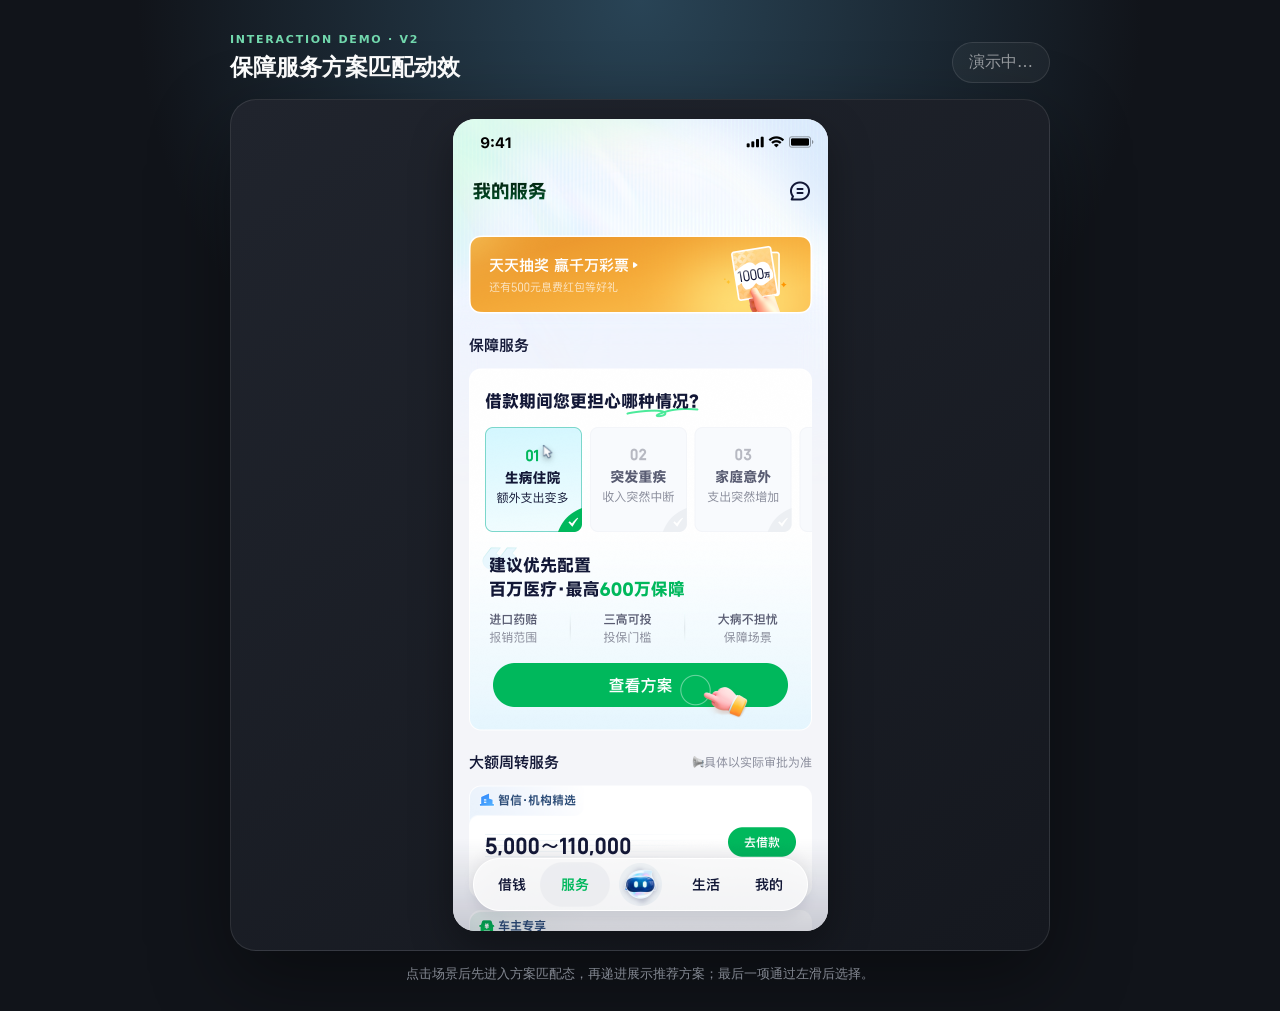
==== protection-service-v2.html @ 95165efd "Restore loading copy on GitHub Pages" ====
<!doctype html>
<html lang="en">
  <head>
    <meta charset="UTF-8" />
    <meta name="viewport" content="width=device-width, initial-scale=1.0" />
    <title>保障服务模块切换 · 交互 Demo</title>
    <script type="module" crossorigin src="assets/index-CcD-A_GI.js"></script>
    <link rel="stylesheet" crossorigin href="assets/index-T4YssHA2.css">
  </head>
  <body>
    <div id="root"></div>
  </body>
</html>
---- assets/index-T4YssHA2.css ----
:root{font-family:PingFang SC,system-ui,sans-serif;color:#fff;background:#101218}*{box-sizing:border-box}body{margin:0;min-width:320px;min-height:100vh;-webkit-font-smoothing:antialiased}button{font:inherit}.page-shell{min-height:100vh;display:grid;place-items:center;padding:28px;background:radial-gradient(circle at 50% 0%,#294456 0,transparent 42%),#11141a}.demo-wrap{width:min(820px,100%)}.demo-heading{display:flex;align-items:end;justify-content:space-between;margin-bottom:16px}.demo-heading span{color:#72d8ad;font-size:11px;font-weight:700;letter-spacing:.16em}.demo-heading h1{margin:5px 0 0;font-size:23px;font-weight:600}.demo-heading button{border:1px solid rgba(255,255,255,.2);border-radius:22px;color:#fff;background:#ffffff14;padding:9px 16px;cursor:pointer}.demo-heading button:disabled{opacity:.55;cursor:default}.demo-stage{position:relative;height:852px;display:grid;place-items:center;overflow:hidden;border:1px solid rgba(255,255,255,.1);border-radius:26px;background:linear-gradient(145deg,#20242d,#15181f);box-shadow:0 30px 80px #0006}.phone-page{position:relative;width:375px;height:812px;overflow:hidden;border-radius:22px;background:#f4f5f9;box-shadow:0 16px 42px #00000057;-webkit-user-select:none;user-select:none}.screen-state{position:absolute;top:0;right:0;bottom:0;left:0;width:375px;height:812px;display:block;pointer-events:none}.swipe-card-viewport{position:absolute;z-index:7;left:32px;top:308px;width:343px;height:105px;overflow:hidden;pointer-events:none;background:#fff}.swipe-card-track{position:absolute;left:0;top:0;width:412px;height:105px;background:#fff;transition:transform .74s cubic-bezier(.33,0,.2,1)}.swipe-card-track.is-shifted{transform:translate3d(-105px,0,0)}.swipe-card-piece{position:absolute;top:0;width:97px;height:105px;overflow:hidden}.swipe-card-piece img{position:absolute;top:0;width:327px;height:105px;max-width:none}.swipe-card-piece-1,.swipe-card-piece-1 img{left:0}.swipe-card-piece-2{left:105px}.swipe-card-piece-2 img{left:-105px}.swipe-card-piece-3{left:210px}.swipe-card-piece-3 img{left:-210px}.normal-card-piece{position:absolute;top:0;width:97px;height:105px;overflow:hidden}.normal-card-piece img{position:absolute;top:-308px;width:375px;height:812px;max-width:none}.normal-card-1{left:0}.normal-card-1 img{left:-32px}.normal-card-2{left:105px}.normal-card-2 img{left:-137px}.normal-card-3{left:210px}.normal-card-3 img{left:-242px}.card-four-off{position:absolute;left:314.5px;top:0;width:97.5px;height:105px;overflow:hidden}.card-four-bg{position:absolute;top:0;right:0;bottom:0;left:0;width:97px;height:105px}.card-four-check{position:absolute;right:.25px;bottom:0;width:24px;height:24px}.card-four-copy{position:absolute;left:12.7px;top:19.5px;width:72px;height:56px;display:flex;flex-direction:column;align-items:center;gap:6px;color:#888b9a;white-space:nowrap}.card-four-copy b{color:#b7b9c2;font-family:system-ui,sans-serif;font-size:14px;line-height:16px}.card-four-copy strong{color:#595c72;font-size:14px;line-height:16px}.card-four-copy span{font-size:12px;line-height:12px}.card-actions{position:absolute;z-index:8;left:0;top:299px;width:375px;height:112px;overflow:hidden}.card-action{position:absolute;top:0;width:97px;height:105px;padding:0;border:0;border-radius:8px;background:transparent;cursor:pointer}.card-action:focus-visible{outline:2px solid #00b85c;outline-offset:-2px}.matching-overlays{position:absolute;z-index:5;top:0;right:0;bottom:0;left:0;pointer-events:none}.result-title-cover{position:absolute;z-index:1;left:24px;top:420px;width:328px;height:72px;background:linear-gradient(180deg,#fff,#fbfeff)}.loading-slice{position:absolute;z-index:2;left:24px;width:328px;overflow:hidden}.loading-slice img{position:absolute;left:-24px;width:375px;height:812px;max-width:none}.loading-title{top:420px;height:72px}.loading-benefits{top:492px;height:48px}.loading-button{top:540px;height:53px}.loading-title img{top:-417px}.loading-benefits img{top:-492px}.loading-button img{top:-540px}.skeleton-shimmer{position:absolute;z-index:2;overflow:hidden;border-radius:2px}.skeleton-shimmer:after{content:"";position:absolute;top:0;right:0;bottom:0;left:0;background:linear-gradient(105deg,transparent 18%,rgba(255,255,255,.9) 50%,transparent 82%);background-size:220% 100%;animation:shimmer 1.15s ease-in-out infinite}.skeleton-line{left:40px;top:463px;width:198px;height:24px}.skeleton-card{top:492px;width:93px;height:40px}.skeleton-card-1{left:40px}.skeleton-card-2{left:145px}.skeleton-card-3{left:250px}.matching-spinner{position:absolute;z-index:3;left:36px;top:437px;width:18px;height:18px;border:3px solid rgba(0,184,92,.18);border-top-color:#00b85c;border-right-color:#00b85c;border-radius:50%;background:#fff;background-clip:border-box;box-shadow:0 0 0 3px #fff;animation:spinner .7s linear infinite}.is-revealing .loading-title{animation:hide-loading-title .12s ease both}.is-revealing .result-title-cover{animation:release-result-title .28s ease .14s both}.is-revealing .loading-benefits{animation:uncover .32s cubic-bezier(.2,.78,.18,1) .12s both}.is-revealing .loading-button{animation:uncover-static .28s ease .24s both}.is-revealing .matching-spinner{animation:spinner .7s linear infinite,hide-loading-title .12s ease both}.is-revealing .skeleton-shimmer{animation:uncover .28s ease .12s both}@keyframes spinner{to{transform:rotate(360deg)}}@keyframes shimmer{0%{background-position:180% 0}to{background-position:-120% 0}}@keyframes uncover{0%{opacity:1;transform:translateY(0)}to{opacity:0;transform:translateY(6px)}}@keyframes uncover-static{0%{opacity:1}to{opacity:0}}@keyframes hide-loading-title{0%{opacity:1}to{opacity:0}}@keyframes release-result-title{0%{opacity:1}to{opacity:0}}.guide-cursor{position:absolute;z-index:20;left:calc(50% - 187.5px);top:20px;width:28px;height:28px;pointer-events:none;transform-origin:1px 1px;transition:transform .52s cubic-bezier(.2,.75,.2,1);filter:drop-shadow(0 3px 4px rgba(0,0,0,.3))}.guide-cursor.is-swiping{transition-duration:.74s;transition-timing-function:cubic-bezier(.33,0,.2,1)}.guide-cursor img{width:100%;height:100%;object-fit:contain}.guide-cursor i{position:absolute;left:1px;top:1px;width:8px;height:8px;border:2px solid #00bd66;border-radius:50%;opacity:0}.guide-cursor.is-down i{animation:tap .45s ease-out}@keyframes tap{0%{opacity:1;transform:scale(.4)}to{opacity:0;transform:scale(3.5)}}.hint{margin:14px 0 0;color:#aab0bd;font-size:13px;text-align:center}@media(max-width:620px){.page-shell{padding:14px}.demo-stage{height:min(852px,calc(100vh - 112px))}.phone-page{transform:scale(.88)}.demo-heading h1{font-size:19px}.hint{font-size:12px}}@media(prefers-reduced-motion:reduce){*,*:before,*:after{animation-duration:.01ms!important;transition-duration:.01ms!important}}
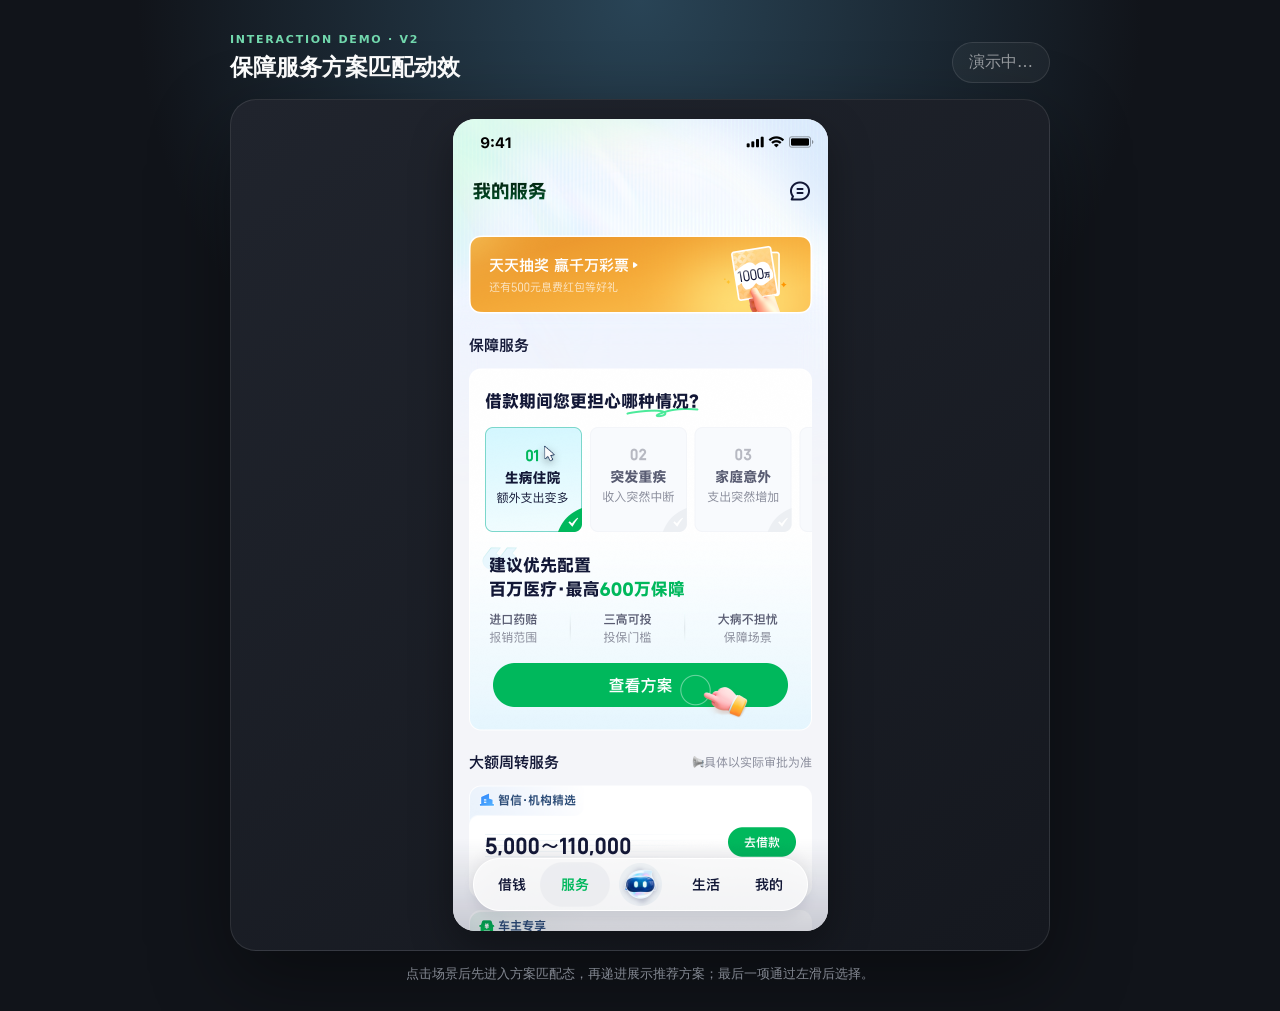
==== commit 917a0dca: "Preload state images without blocking UI" ====
--- a/protection-service-v2.html
+++ b/protection-service-v2.html
@@ -3,6 +3,11 @@
   <head>
     <meta charset="UTF-8" />
     <meta name="viewport" content="width=device-width, initial-scale=1.0" />
+    <link rel="preload" as="image" href="assets/v2-state1.png" />
+    <link rel="preload" as="image" href="assets/v2-state2.png" />
+    <link rel="preload" as="image" href="assets/v2-state3.png" />
+    <link rel="preload" as="image" href="assets/v2-state4.png" />
+    <link rel="preload" as="image" href="assets/v2-loading.png" />
     <title>保障服务模块切换 · 交互 Demo</title>
     <script type="module" crossorigin src="assets/index-CcD-A_GI.js"></script>
     <link rel="stylesheet" crossorigin href="assets/index-T4YssHA2.css">
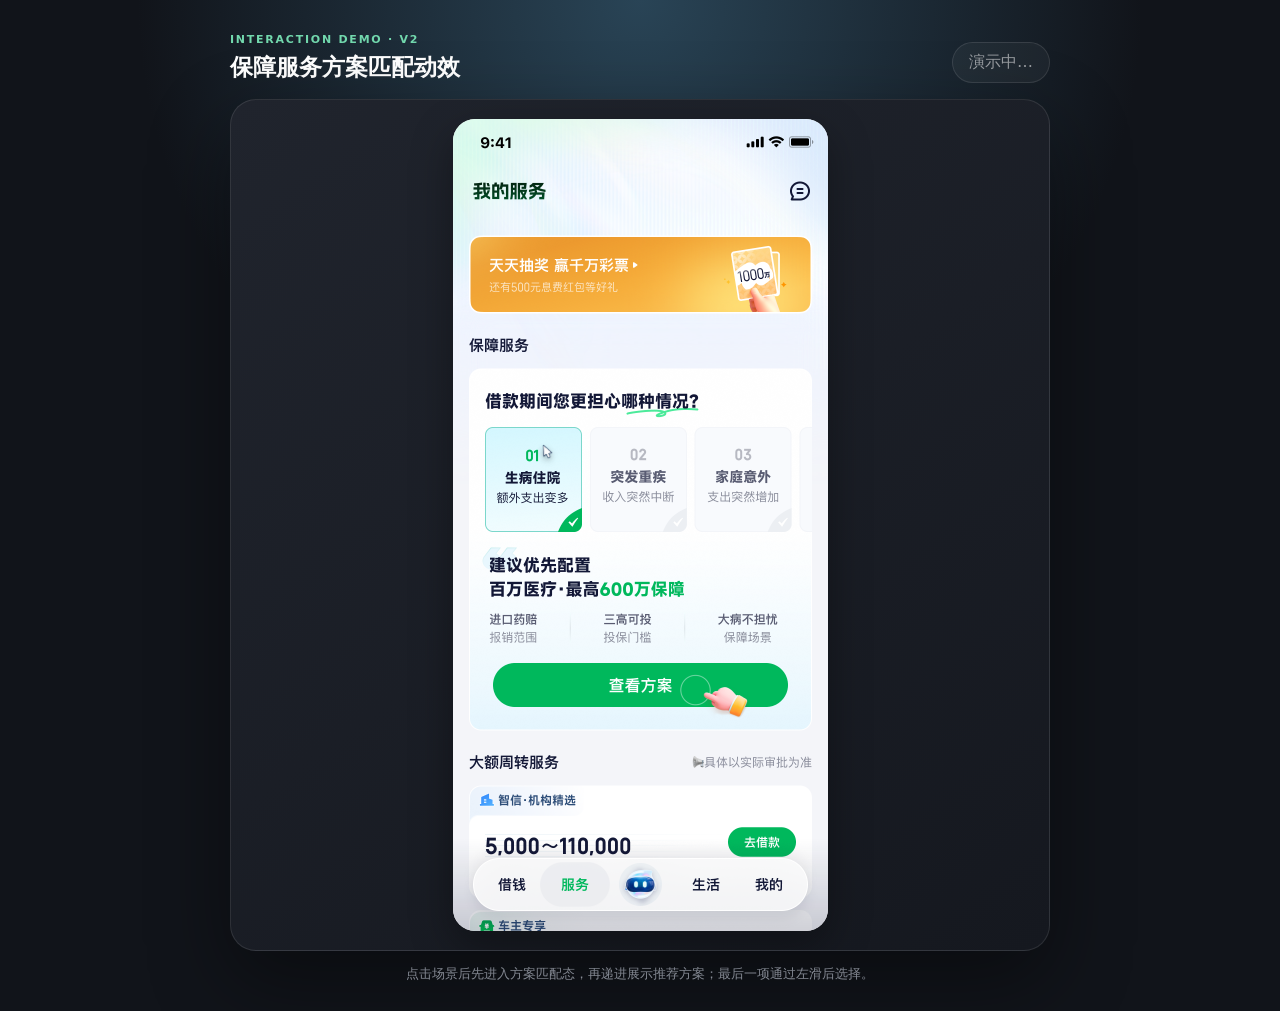
==== commit 5effd18c: "Keep all service states mounted before interaction" ====
--- a/protection-service-v2.html
+++ b/protection-service-v2.html
@@ -9,8 +9,8 @@
     <link rel="preload" as="image" href="assets/v2-state4.png" />
     <link rel="preload" as="image" href="assets/v2-loading.png" />
     <title>保障服务模块切换 · 交互 Demo</title>
-    <script type="module" crossorigin src="assets/index-CcD-A_GI.js"></script>
-    <link rel="stylesheet" crossorigin href="assets/index-T4YssHA2.css">
+    <script type="module" crossorigin src="assets/index-CG6Rq0wz.js"></script>
+    <link rel="stylesheet" crossorigin href="assets/index-B9b8RpBM.css">
   </head>
   <body>
     <div id="root"></div>
--- a/assets/index-B9b8RpBM.css
+++ b/assets/index-B9b8RpBM.css
@@ -0,0 +1 @@
+:root{font-family:PingFang SC,system-ui,sans-serif;color:#fff;background:#101218}*{box-sizing:border-box}body{margin:0;min-width:320px;min-height:100vh;-webkit-font-smoothing:antialiased}button{font:inherit}.page-shell{min-height:100vh;display:grid;place-items:center;padding:28px;background:radial-gradient(circle at 50% 0%,#294456 0,transparent 42%),#11141a}.demo-wrap{width:min(820px,100%)}.demo-heading{display:flex;align-items:end;justify-content:space-between;margin-bottom:16px}.demo-heading span{color:#72d8ad;font-size:11px;font-weight:700;letter-spacing:.16em}.demo-heading h1{margin:5px 0 0;font-size:23px;font-weight:600}.demo-heading button{border:1px solid rgba(255,255,255,.2);border-radius:22px;color:#fff;background:#ffffff14;padding:9px 16px;cursor:pointer}.demo-heading button:disabled{opacity:.55;cursor:default}.demo-stage{position:relative;height:852px;display:grid;place-items:center;overflow:hidden;border:1px solid rgba(255,255,255,.1);border-radius:26px;background:linear-gradient(145deg,#20242d,#15181f);box-shadow:0 30px 80px #0006}.phone-page{position:relative;width:375px;height:812px;overflow:hidden;border-radius:22px;background:#f4f5f9;box-shadow:0 16px 42px #00000057;-webkit-user-select:none;user-select:none}.screen-state{position:absolute;top:0;right:0;bottom:0;left:0;width:375px;height:812px;display:block;opacity:0;pointer-events:none}.screen-state.is-active{opacity:1}.swipe-card-viewport{position:absolute;z-index:7;left:32px;top:308px;width:343px;height:105px;overflow:hidden;pointer-events:none;background:#fff}.swipe-card-track{position:absolute;left:0;top:0;width:412px;height:105px;background:#fff;transition:transform .74s cubic-bezier(.33,0,.2,1)}.swipe-card-track.is-shifted{transform:translate3d(-105px,0,0)}.swipe-card-piece{position:absolute;top:0;width:97px;height:105px;overflow:hidden}.swipe-card-piece img{position:absolute;top:0;width:327px;height:105px;max-width:none}.swipe-card-piece-1,.swipe-card-piece-1 img{left:0}.swipe-card-piece-2{left:105px}.swipe-card-piece-2 img{left:-105px}.swipe-card-piece-3{left:210px}.swipe-card-piece-3 img{left:-210px}.normal-card-piece{position:absolute;top:0;width:97px;height:105px;overflow:hidden}.normal-card-piece img{position:absolute;top:-308px;width:375px;height:812px;max-width:none}.normal-card-1{left:0}.normal-card-1 img{left:-32px}.normal-card-2{left:105px}.normal-card-2 img{left:-137px}.normal-card-3{left:210px}.normal-card-3 img{left:-242px}.card-four-off{position:absolute;left:314.5px;top:0;width:97.5px;height:105px;overflow:hidden}.card-four-bg{position:absolute;top:0;right:0;bottom:0;left:0;width:97px;height:105px}.card-four-check{position:absolute;right:.25px;bottom:0;width:24px;height:24px}.card-four-copy{position:absolute;left:12.7px;top:19.5px;width:72px;height:56px;display:flex;flex-direction:column;align-items:center;gap:6px;color:#888b9a;white-space:nowrap}.card-four-copy b{color:#b7b9c2;font-family:system-ui,sans-serif;font-size:14px;line-height:16px}.card-four-copy strong{color:#595c72;font-size:14px;line-height:16px}.card-four-copy span{font-size:12px;line-height:12px}.card-actions{position:absolute;z-index:8;left:0;top:299px;width:375px;height:112px;overflow:hidden}.card-actions.is-disabled{pointer-events:none}.card-action{position:absolute;top:0;width:97px;height:105px;padding:0;border:0;border-radius:8px;background:transparent;cursor:pointer}.card-action:focus-visible{outline:2px solid #00b85c;outline-offset:-2px}.matching-overlays{position:absolute;z-index:5;top:0;right:0;bottom:0;left:0;pointer-events:none}.result-title-cover{position:absolute;z-index:1;left:24px;top:420px;width:328px;height:72px;background:linear-gradient(180deg,#fff,#fbfeff)}.loading-slice{position:absolute;z-index:2;left:24px;width:328px;overflow:hidden}.loading-slice img{position:absolute;left:-24px;width:375px;height:812px;max-width:none}.loading-title{top:420px;height:72px}.loading-benefits{top:492px;height:48px}.loading-button{top:540px;height:53px}.loading-title img{top:-417px}.loading-benefits img{top:-492px}.loading-button img{top:-540px}.skeleton-shimmer{position:absolute;z-index:2;overflow:hidden;border-radius:2px}.skeleton-shimmer:after{content:"";position:absolute;top:0;right:0;bottom:0;left:0;background:linear-gradient(105deg,transparent 18%,rgba(255,255,255,.9) 50%,transparent 82%);background-size:220% 100%;animation:shimmer 1.15s ease-in-out infinite}.skeleton-line{left:40px;top:463px;width:198px;height:24px}.skeleton-card{top:492px;width:93px;height:40px}.skeleton-card-1{left:40px}.skeleton-card-2{left:145px}.skeleton-card-3{left:250px}.matching-spinner{position:absolute;z-index:3;left:36px;top:437px;width:18px;height:18px;border:3px solid rgba(0,184,92,.18);border-top-color:#00b85c;border-right-color:#00b85c;border-radius:50%;background:#fff;background-clip:border-box;box-shadow:0 0 0 3px #fff;animation:spinner .7s linear infinite}.is-revealing .loading-title{animation:hide-loading-title .12s ease both}.is-revealing .result-title-cover{animation:release-result-title .28s ease .14s both}.is-revealing .loading-benefits{animation:uncover .32s cubic-bezier(.2,.78,.18,1) .12s both}.is-revealing .loading-button{animation:uncover-static .28s ease .24s both}.is-revealing .matching-spinner{animation:spinner .7s linear infinite,hide-loading-title .12s ease both}.is-revealing .skeleton-shimmer{animation:uncover .28s ease .12s both}@keyframes spinner{to{transform:rotate(360deg)}}@keyframes shimmer{0%{background-position:180% 0}to{background-position:-120% 0}}@keyframes uncover{0%{opacity:1;transform:translateY(0)}to{opacity:0;transform:translateY(6px)}}@keyframes uncover-static{0%{opacity:1}to{opacity:0}}@keyframes hide-loading-title{0%{opacity:1}to{opacity:0}}@keyframes release-result-title{0%{opacity:1}to{opacity:0}}.guide-cursor{position:absolute;z-index:20;left:calc(50% - 187.5px);top:20px;width:28px;height:28px;pointer-events:none;transform-origin:1px 1px;transition:transform .52s cubic-bezier(.2,.75,.2,1);filter:drop-shadow(0 3px 4px rgba(0,0,0,.3))}.guide-cursor.is-swiping{transition-duration:.74s;transition-timing-function:cubic-bezier(.33,0,.2,1)}.guide-cursor img{width:100%;height:100%;object-fit:contain}.guide-cursor i{position:absolute;left:1px;top:1px;width:8px;height:8px;border:2px solid #00bd66;border-radius:50%;opacity:0}.guide-cursor.is-down i{animation:tap .45s ease-out}@keyframes tap{0%{opacity:1;transform:scale(.4)}to{opacity:0;transform:scale(3.5)}}.hint{margin:14px 0 0;color:#aab0bd;font-size:13px;text-align:center}@media(max-width:620px){.page-shell{padding:14px}.demo-stage{height:min(852px,calc(100vh - 112px))}.phone-page{transform:scale(.88)}.demo-heading h1{font-size:19px}.hint{font-size:12px}}@media(prefers-reduced-motion:reduce){*,*:before,*:after{animation-duration:.01ms!important;transition-duration:.01ms!important}}
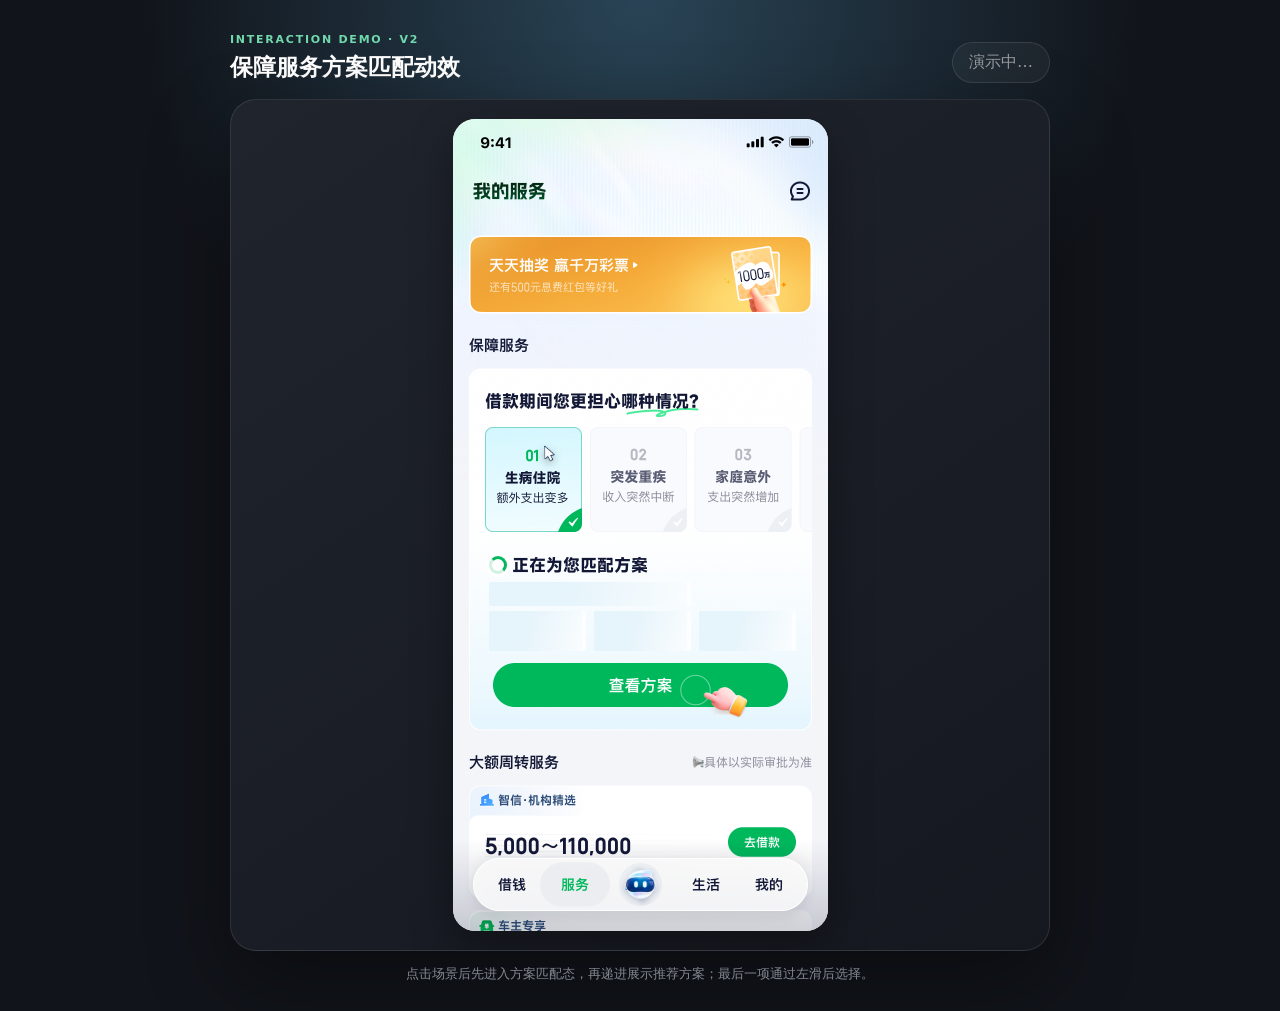
==== commit bf053463: "Bust GitHub Pages asset caches" ====
--- a/protection-service-v2.html
+++ b/protection-service-v2.html
@@ -9,8 +9,8 @@
     <link rel="preload" as="image" href="assets/v2-state4.png" />
     <link rel="preload" as="image" href="assets/v2-loading.png" />
     <title>保障服务模块切换 · 交互 Demo</title>
-    <script type="module" crossorigin src="assets/index-CG6Rq0wz.js"></script>
-    <link rel="stylesheet" crossorigin href="assets/index-B9b8RpBM.css">
+    <script type="module" crossorigin src="assets/index-CG6Rq0wz.js?v=5effd18"></script>
+    <link rel="stylesheet" crossorigin href="assets/index-B9b8RpBM.css?v=5effd18">
   </head>
   <body>
     <div id="root"></div>
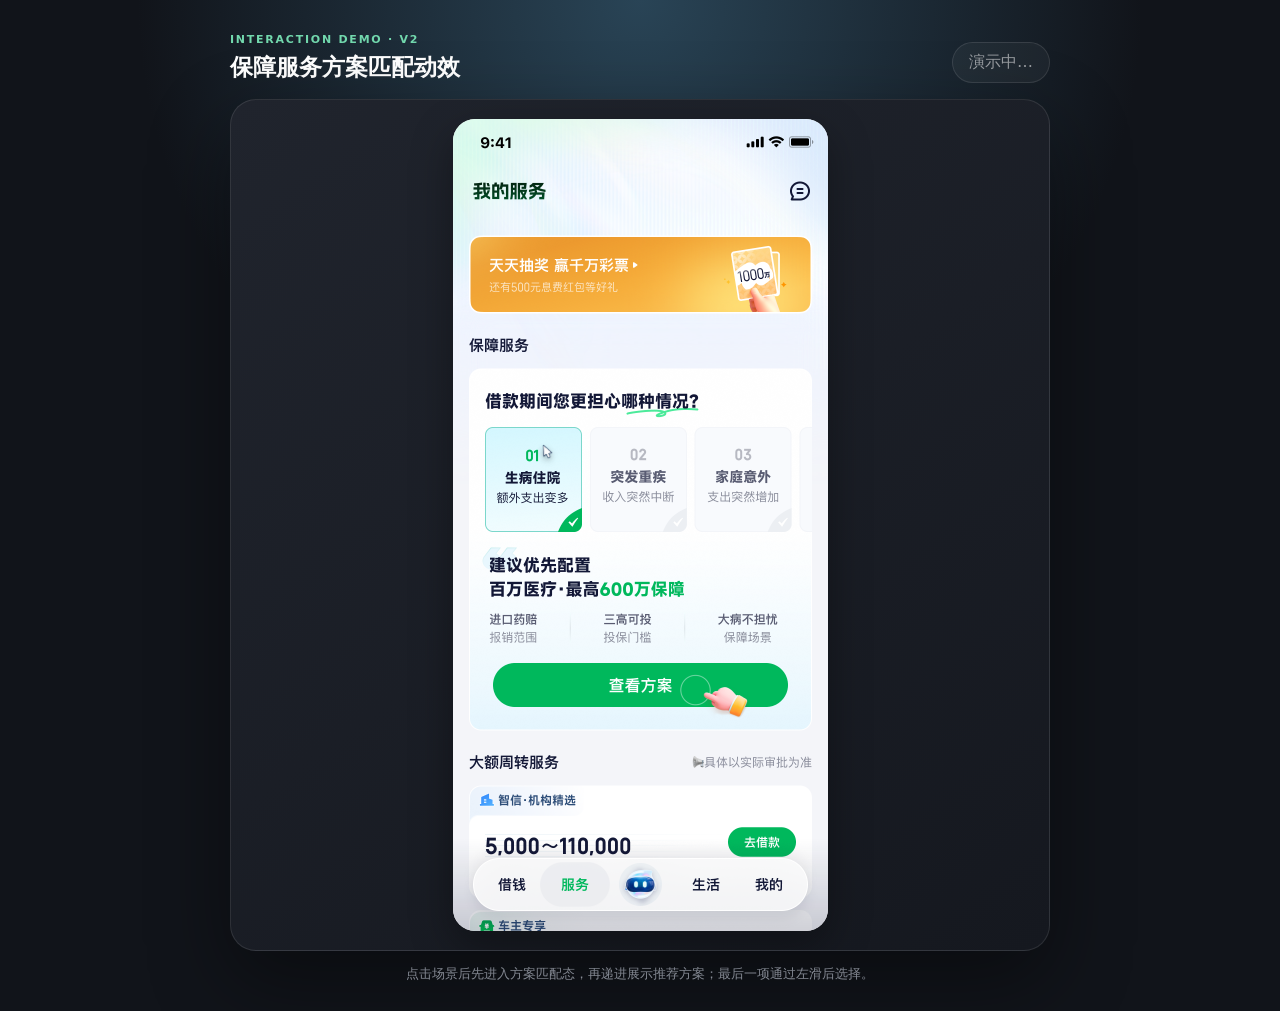
==== commit aefabe4d: "Avoid image preloads blocking app startup" ====
--- a/protection-service-v2.html
+++ b/protection-service-v2.html
@@ -3,11 +3,6 @@
   <head>
     <meta charset="UTF-8" />
     <meta name="viewport" content="width=device-width, initial-scale=1.0" />
-    <link rel="preload" as="image" href="assets/v2-state1.png" />
-    <link rel="preload" as="image" href="assets/v2-state2.png" />
-    <link rel="preload" as="image" href="assets/v2-state3.png" />
-    <link rel="preload" as="image" href="assets/v2-state4.png" />
-    <link rel="preload" as="image" href="assets/v2-loading.png" />
     <title>保障服务模块切换 · 交互 Demo</title>
     <script type="module" crossorigin src="assets/index-CG6Rq0wz.js?v=5effd18"></script>
     <link rel="stylesheet" crossorigin href="assets/index-B9b8RpBM.css?v=5effd18">
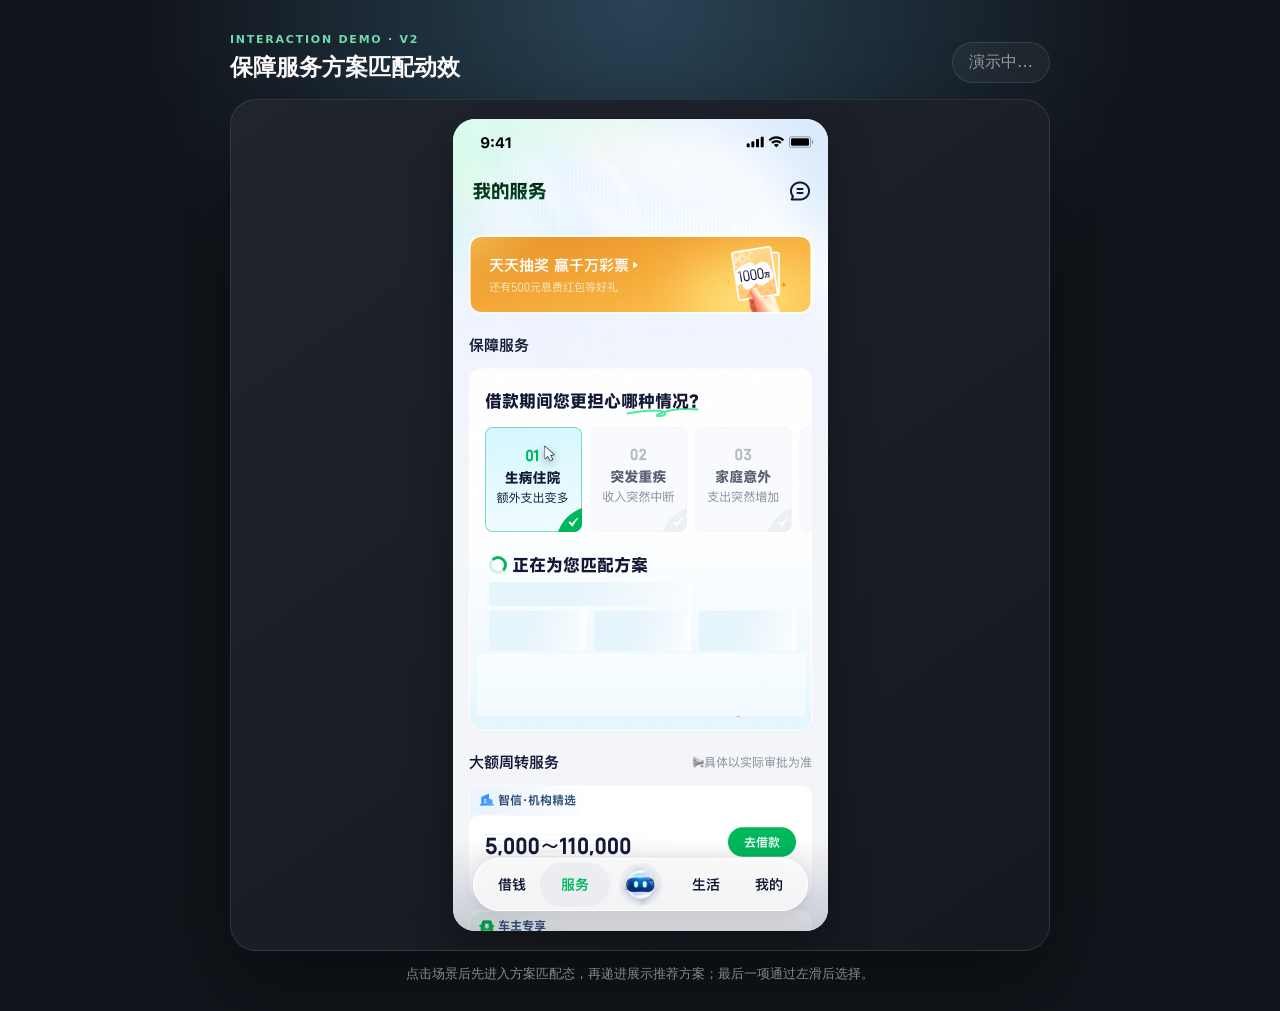
==== commit 5a450810: "Hide CTA while matching and reveal after loading" ====
--- a/protection-service-v2.html
+++ b/protection-service-v2.html
@@ -4,8 +4,8 @@
     <meta charset="UTF-8" />
     <meta name="viewport" content="width=device-width, initial-scale=1.0" />
     <title>保障服务模块切换 · 交互 Demo</title>
-    <script type="module" crossorigin src="assets/index-CG6Rq0wz.js?v=5effd18"></script>
-    <link rel="stylesheet" crossorigin href="assets/index-B9b8RpBM.css?v=5effd18">
+    <script type="module" crossorigin src="assets/index-sFAD2hJT.js"></script>
+    <link rel="stylesheet" crossorigin href="assets/index-BVtOvYdn.css">
   </head>
   <body>
     <div id="root"></div>
--- a/assets/index-BVtOvYdn.css
+++ b/assets/index-BVtOvYdn.css
@@ -0,0 +1 @@
+:root{font-family:PingFang SC,system-ui,sans-serif;color:#fff;background:#101218}*{box-sizing:border-box}body{margin:0;min-width:320px;min-height:100vh;-webkit-font-smoothing:antialiased}button{font:inherit}.page-shell{min-height:100vh;display:grid;place-items:center;padding:28px;background:radial-gradient(circle at 50% 0%,#294456 0,transparent 42%),#11141a}.demo-wrap{width:min(820px,100%)}.demo-heading{display:flex;align-items:end;justify-content:space-between;margin-bottom:16px}.demo-heading span{color:#72d8ad;font-size:11px;font-weight:700;letter-spacing:.16em}.demo-heading h1{margin:5px 0 0;font-size:23px;font-weight:600}.demo-heading button{border:1px solid rgba(255,255,255,.2);border-radius:22px;color:#fff;background:#ffffff14;padding:9px 16px;cursor:pointer}.demo-heading button:disabled{opacity:.55;cursor:default}.demo-stage{position:relative;height:852px;display:grid;place-items:center;overflow:hidden;border:1px solid rgba(255,255,255,.1);border-radius:26px;background:linear-gradient(145deg,#20242d,#15181f);box-shadow:0 30px 80px #0006}.phone-page{position:relative;width:375px;height:812px;overflow:hidden;border-radius:22px;background:#f4f5f9;box-shadow:0 16px 42px #00000057;-webkit-user-select:none;user-select:none}.screen-state{position:absolute;top:0;right:0;bottom:0;left:0;width:375px;height:812px;display:block;opacity:0;pointer-events:none}.screen-state.is-active{opacity:1}.swipe-card-viewport{position:absolute;z-index:7;left:32px;top:308px;width:343px;height:105px;overflow:hidden;pointer-events:none;background:#fff}.swipe-card-track{position:absolute;left:0;top:0;width:412px;height:105px;background:#fff;transition:transform .74s cubic-bezier(.33,0,.2,1)}.swipe-card-track.is-shifted{transform:translate3d(-105px,0,0)}.swipe-card-piece{position:absolute;top:0;width:97px;height:105px;overflow:hidden}.swipe-card-piece img{position:absolute;top:0;width:327px;height:105px;max-width:none}.swipe-card-piece-1,.swipe-card-piece-1 img{left:0}.swipe-card-piece-2{left:105px}.swipe-card-piece-2 img{left:-105px}.swipe-card-piece-3{left:210px}.swipe-card-piece-3 img{left:-210px}.normal-card-piece{position:absolute;top:0;width:97px;height:105px;overflow:hidden}.normal-card-piece img{position:absolute;top:-308px;width:375px;height:812px;max-width:none}.normal-card-1{left:0}.normal-card-1 img{left:-32px}.normal-card-2{left:105px}.normal-card-2 img{left:-137px}.normal-card-3{left:210px}.normal-card-3 img{left:-242px}.card-four-off{position:absolute;left:314.5px;top:0;width:97.5px;height:105px;overflow:hidden}.card-four-bg{position:absolute;top:0;right:0;bottom:0;left:0;width:97px;height:105px}.card-four-check{position:absolute;right:.25px;bottom:0;width:24px;height:24px}.card-four-copy{position:absolute;left:12.7px;top:19.5px;width:72px;height:56px;display:flex;flex-direction:column;align-items:center;gap:6px;color:#888b9a;white-space:nowrap}.card-four-copy b{color:#b7b9c2;font-family:system-ui,sans-serif;font-size:14px;line-height:16px}.card-four-copy strong{color:#595c72;font-size:14px;line-height:16px}.card-four-copy span{font-size:12px;line-height:12px}.card-actions{position:absolute;z-index:8;left:0;top:299px;width:375px;height:112px;overflow:hidden}.card-actions.is-disabled{pointer-events:none}.card-action{position:absolute;top:0;width:97px;height:105px;padding:0;border:0;border-radius:8px;background:transparent;cursor:pointer}.card-action:focus-visible{outline:2px solid #00b85c;outline-offset:-2px}.matching-overlays{position:absolute;z-index:5;top:0;right:0;bottom:0;left:0;pointer-events:none}.result-title-cover{position:absolute;z-index:1;left:24px;top:420px;width:328px;height:72px;background:linear-gradient(180deg,#fff,#fbfeff)}.loading-slice{position:absolute;z-index:2;left:24px;width:328px;overflow:hidden}.loading-slice img{position:absolute;left:-24px;width:375px;height:812px;max-width:none}.loading-title{top:420px;height:72px}.loading-benefits{top:492px;height:48px}.loading-title img{top:-417px}.loading-benefits img{top:-492px}.loading-button-cover{position:absolute;z-index:3;left:24px;top:535px;width:328px;height:62px;background:linear-gradient(180deg,#f8fdff,#f2fbff)}.skeleton-shimmer{position:absolute;z-index:2;overflow:hidden;border-radius:2px}.skeleton-shimmer:after{content:"";position:absolute;top:0;right:0;bottom:0;left:0;background:linear-gradient(105deg,transparent 18%,rgba(255,255,255,.9) 50%,transparent 82%);background-size:220% 100%;animation:shimmer 1.15s ease-in-out infinite}.skeleton-line{left:40px;top:463px;width:198px;height:24px}.skeleton-card{top:492px;width:93px;height:40px}.skeleton-card-1{left:40px}.skeleton-card-2{left:145px}.skeleton-card-3{left:250px}.matching-spinner{position:absolute;z-index:3;left:36px;top:437px;width:18px;height:18px;border:3px solid rgba(0,184,92,.18);border-top-color:#00b85c;border-right-color:#00b85c;border-radius:50%;background:#fff;background-clip:border-box;box-shadow:0 0 0 3px #fff;animation:spinner .7s linear infinite}.is-revealing .loading-title{animation:hide-loading-title .12s ease both}.is-revealing .result-title-cover{animation:release-result-title .28s ease .14s both}.is-revealing .loading-benefits{animation:uncover .32s cubic-bezier(.2,.78,.18,1) .12s both}.is-revealing .loading-button-cover{animation:uncover-static .28s ease .42s both}.is-revealing .matching-spinner{animation:spinner .7s linear infinite,hide-loading-title .12s ease both}.is-revealing .skeleton-shimmer{animation:uncover .28s ease .12s both}@keyframes spinner{to{transform:rotate(360deg)}}@keyframes shimmer{0%{background-position:180% 0}to{background-position:-120% 0}}@keyframes uncover{0%{opacity:1;transform:translateY(0)}to{opacity:0;transform:translateY(6px)}}@keyframes uncover-static{0%{opacity:1}to{opacity:0}}@keyframes hide-loading-title{0%{opacity:1}to{opacity:0}}@keyframes release-result-title{0%{opacity:1}to{opacity:0}}.guide-cursor{position:absolute;z-index:20;left:calc(50% - 187.5px);top:20px;width:28px;height:28px;pointer-events:none;transform-origin:1px 1px;transition:transform .52s cubic-bezier(.2,.75,.2,1);filter:drop-shadow(0 3px 4px rgba(0,0,0,.3))}.guide-cursor.is-swiping{transition-duration:.74s;transition-timing-function:cubic-bezier(.33,0,.2,1)}.guide-cursor img{width:100%;height:100%;object-fit:contain}.guide-cursor i{position:absolute;left:1px;top:1px;width:8px;height:8px;border:2px solid #00bd66;border-radius:50%;opacity:0}.guide-cursor.is-down i{animation:tap .45s ease-out}@keyframes tap{0%{opacity:1;transform:scale(.4)}to{opacity:0;transform:scale(3.5)}}.hint{margin:14px 0 0;color:#aab0bd;font-size:13px;text-align:center}@media(max-width:620px){.page-shell{padding:14px}.demo-stage{height:min(852px,calc(100vh - 112px))}.phone-page{transform:scale(.88)}.demo-heading h1{font-size:19px}.hint{font-size:12px}}@media(prefers-reduced-motion:reduce){*,*:before,*:after{animation-duration:.01ms!important;transition-duration:.01ms!important}}
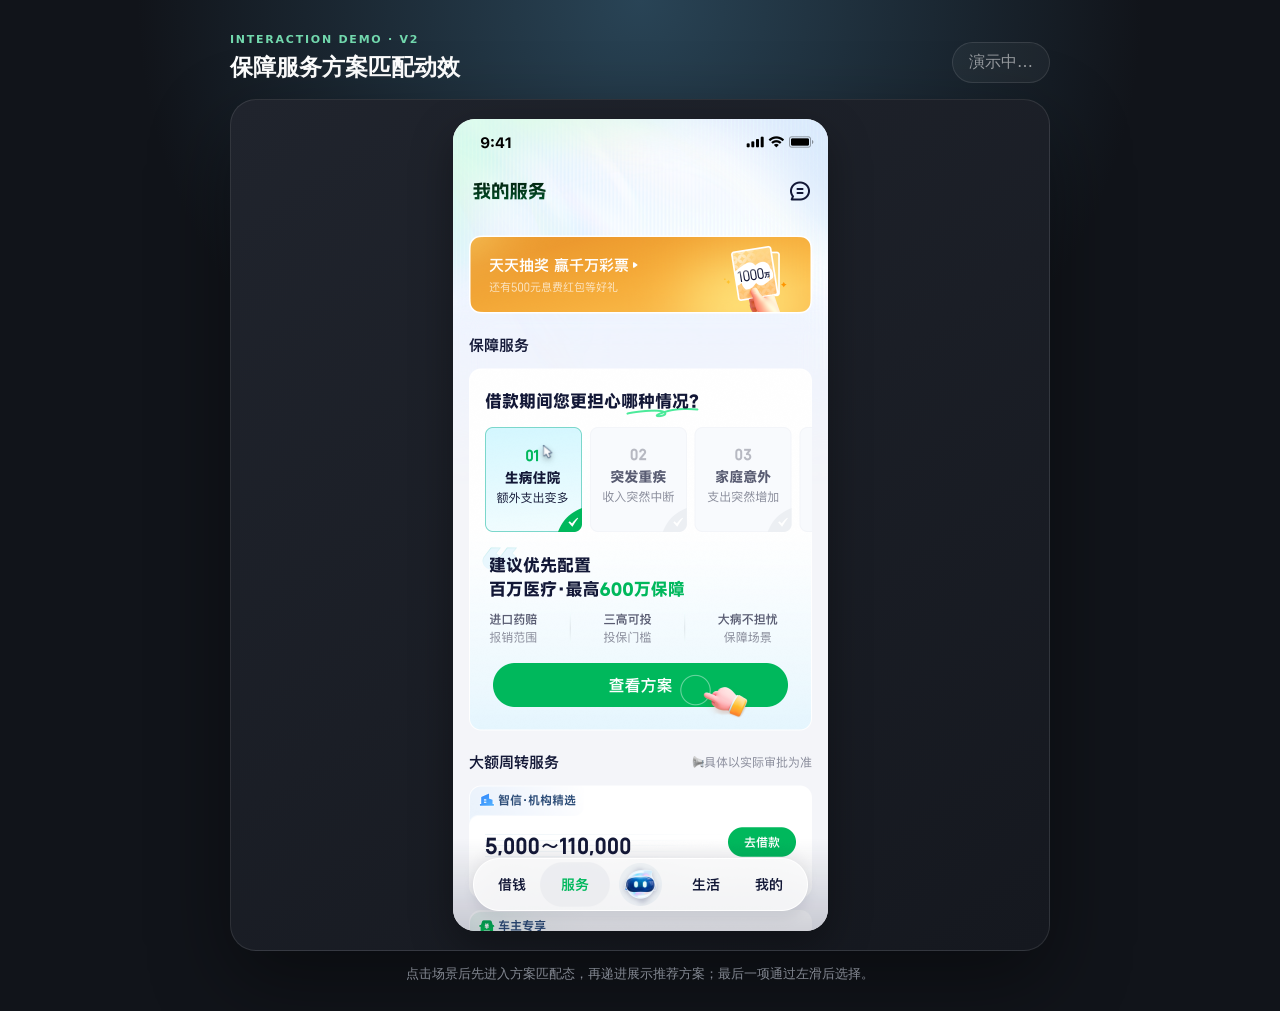
==== commit c77992b6: "Show a shimmering skeleton in the CTA slot" ====
--- a/protection-service-v2.html
+++ b/protection-service-v2.html
@@ -4,8 +4,8 @@
     <meta charset="UTF-8" />
     <meta name="viewport" content="width=device-width, initial-scale=1.0" />
     <title>保障服务模块切换 · 交互 Demo</title>
-    <script type="module" crossorigin src="assets/index-sFAD2hJT.js"></script>
-    <link rel="stylesheet" crossorigin href="assets/index-BVtOvYdn.css">
+    <script type="module" crossorigin src="./assets/index-D7Sfxp4k.js"></script>
+    <link rel="stylesheet" crossorigin href="./assets/index-DKJnzc7f.css">
   </head>
   <body>
     <div id="root"></div>
--- a/assets/index-DKJnzc7f.css
+++ b/assets/index-DKJnzc7f.css
@@ -0,0 +1 @@
+:root{font-family:PingFang SC,system-ui,sans-serif;color:#fff;background:#101218}*{box-sizing:border-box}body{margin:0;min-width:320px;min-height:100vh;-webkit-font-smoothing:antialiased}button{font:inherit}.page-shell{min-height:100vh;display:grid;place-items:center;padding:28px;background:radial-gradient(circle at 50% 0%,#294456 0,transparent 42%),#11141a}.demo-wrap{width:min(820px,100%)}.demo-heading{display:flex;align-items:end;justify-content:space-between;margin-bottom:16px}.demo-heading span{color:#72d8ad;font-size:11px;font-weight:700;letter-spacing:.16em}.demo-heading h1{margin:5px 0 0;font-size:23px;font-weight:600}.demo-heading button{border:1px solid rgba(255,255,255,.2);border-radius:22px;color:#fff;background:#ffffff14;padding:9px 16px;cursor:pointer}.demo-heading button:disabled{opacity:.55;cursor:default}.demo-stage{position:relative;height:852px;display:grid;place-items:center;overflow:hidden;border:1px solid rgba(255,255,255,.1);border-radius:26px;background:linear-gradient(145deg,#20242d,#15181f);box-shadow:0 30px 80px #0006}.phone-page{position:relative;width:375px;height:812px;overflow:hidden;border-radius:22px;background:#f4f5f9;box-shadow:0 16px 42px #00000057;-webkit-user-select:none;user-select:none}.screen-state{position:absolute;top:0;right:0;bottom:0;left:0;width:375px;height:812px;display:block;opacity:0;pointer-events:none}.screen-state.is-active{opacity:1}.swipe-card-viewport{position:absolute;z-index:7;left:32px;top:308px;width:343px;height:105px;overflow:hidden;pointer-events:none;background:#fff}.swipe-card-track{position:absolute;left:0;top:0;width:412px;height:105px;background:#fff;transition:transform .74s cubic-bezier(.33,0,.2,1)}.swipe-card-track.is-shifted{transform:translate3d(-105px,0,0)}.swipe-card-piece{position:absolute;top:0;width:97px;height:105px;overflow:hidden}.swipe-card-piece img{position:absolute;top:0;width:327px;height:105px;max-width:none}.swipe-card-piece-1,.swipe-card-piece-1 img{left:0}.swipe-card-piece-2{left:105px}.swipe-card-piece-2 img{left:-105px}.swipe-card-piece-3{left:210px}.swipe-card-piece-3 img{left:-210px}.normal-card-piece{position:absolute;top:0;width:97px;height:105px;overflow:hidden}.normal-card-piece img{position:absolute;top:-308px;width:375px;height:812px;max-width:none}.normal-card-1{left:0}.normal-card-1 img{left:-32px}.normal-card-2{left:105px}.normal-card-2 img{left:-137px}.normal-card-3{left:210px}.normal-card-3 img{left:-242px}.card-four-off{position:absolute;left:314.5px;top:0;width:97.5px;height:105px;overflow:hidden}.card-four-bg{position:absolute;top:0;right:0;bottom:0;left:0;width:97px;height:105px}.card-four-check{position:absolute;right:.25px;bottom:0;width:24px;height:24px}.card-four-copy{position:absolute;left:12.7px;top:19.5px;width:72px;height:56px;display:flex;flex-direction:column;align-items:center;gap:6px;color:#888b9a;white-space:nowrap}.card-four-copy b{color:#b7b9c2;font-family:system-ui,sans-serif;font-size:14px;line-height:16px}.card-four-copy strong{color:#595c72;font-size:14px;line-height:16px}.card-four-copy span{font-size:12px;line-height:12px}.card-actions{position:absolute;z-index:8;left:0;top:299px;width:375px;height:112px;overflow:hidden}.card-actions.is-disabled{pointer-events:none}.card-action{position:absolute;top:0;width:97px;height:105px;padding:0;border:0;border-radius:8px;background:transparent;cursor:pointer}.card-action:focus-visible{outline:2px solid #00b85c;outline-offset:-2px}.matching-overlays{position:absolute;z-index:5;top:0;right:0;bottom:0;left:0;pointer-events:none}.result-title-cover{position:absolute;z-index:1;left:24px;top:420px;width:328px;height:72px;background:linear-gradient(180deg,#fff,#fbfeff)}.loading-slice{position:absolute;z-index:2;left:24px;width:328px;overflow:hidden}.loading-slice img{position:absolute;left:-24px;width:375px;height:812px;max-width:none}.loading-title{top:420px;height:72px}.loading-benefits{top:492px;height:48px}.loading-title img{top:-417px}.loading-benefits img{top:-492px}.loading-button-cover{position:absolute;z-index:3;left:24px;top:535px;width:328px;height:62px;background:linear-gradient(180deg,#f8fdff,#f2fbff)}.skeleton-shimmer{position:absolute;z-index:2;overflow:hidden;border-radius:2px}.skeleton-shimmer:after{content:"";position:absolute;top:0;right:0;bottom:0;left:0;background:linear-gradient(105deg,transparent 18%,rgba(255,255,255,.9) 50%,transparent 82%);background-size:220% 100%;animation:shimmer 1.15s ease-in-out infinite}.skeleton-line{left:40px;top:463px;width:198px;height:24px}.skeleton-card{top:492px;width:93px;height:40px}.skeleton-card-1{left:40px}.skeleton-card-2{left:145px}.skeleton-card-3{left:250px}.skeleton-button{left:16px;top:9px;width:295px;height:44px;border-radius:22px;background:#e3f1f8}.matching-spinner{position:absolute;z-index:3;left:36px;top:437px;width:18px;height:18px;border:3px solid rgba(0,184,92,.18);border-top-color:#00b85c;border-right-color:#00b85c;border-radius:50%;background:#fff;background-clip:border-box;box-shadow:0 0 0 3px #fff;animation:spinner .7s linear infinite}.is-revealing .loading-title{animation:hide-loading-title .12s ease both}.is-revealing .result-title-cover{animation:release-result-title .28s ease .14s both}.is-revealing .loading-benefits{animation:uncover .32s cubic-bezier(.2,.78,.18,1) .12s both}.is-revealing .loading-button-cover{animation:uncover-static .16s ease .44s both}.is-revealing .matching-spinner{animation:spinner .7s linear infinite,hide-loading-title .12s ease both}.is-revealing .skeleton-shimmer:not(.skeleton-button){animation:uncover .28s ease .12s both}@keyframes spinner{to{transform:rotate(360deg)}}@keyframes shimmer{0%{background-position:180% 0}to{background-position:-120% 0}}@keyframes uncover{0%{opacity:1;transform:translateY(0)}to{opacity:0;transform:translateY(6px)}}@keyframes uncover-static{0%{opacity:1}to{opacity:0}}@keyframes hide-loading-title{0%{opacity:1}to{opacity:0}}@keyframes release-result-title{0%{opacity:1}to{opacity:0}}.guide-cursor{position:absolute;z-index:20;left:calc(50% - 187.5px);top:20px;width:28px;height:28px;pointer-events:none;transform-origin:1px 1px;transition:transform .52s cubic-bezier(.2,.75,.2,1);filter:drop-shadow(0 3px 4px rgba(0,0,0,.3))}.guide-cursor.is-swiping{transition-duration:.74s;transition-timing-function:cubic-bezier(.33,0,.2,1)}.guide-cursor img{width:100%;height:100%;object-fit:contain}.guide-cursor i{position:absolute;left:1px;top:1px;width:8px;height:8px;border:2px solid #00bd66;border-radius:50%;opacity:0}.guide-cursor.is-down i{animation:tap .45s ease-out}@keyframes tap{0%{opacity:1;transform:scale(.4)}to{opacity:0;transform:scale(3.5)}}.hint{margin:14px 0 0;color:#aab0bd;font-size:13px;text-align:center}@media(max-width:620px){.page-shell{padding:14px}.demo-stage{height:min(852px,calc(100vh - 112px))}.phone-page{transform:scale(.88)}.demo-heading h1{font-size:19px}.hint{font-size:12px}}@media(prefers-reduced-motion:reduce){*,*:before,*:after{animation-duration:.01ms!important;transition-duration:.01ms!important}}
